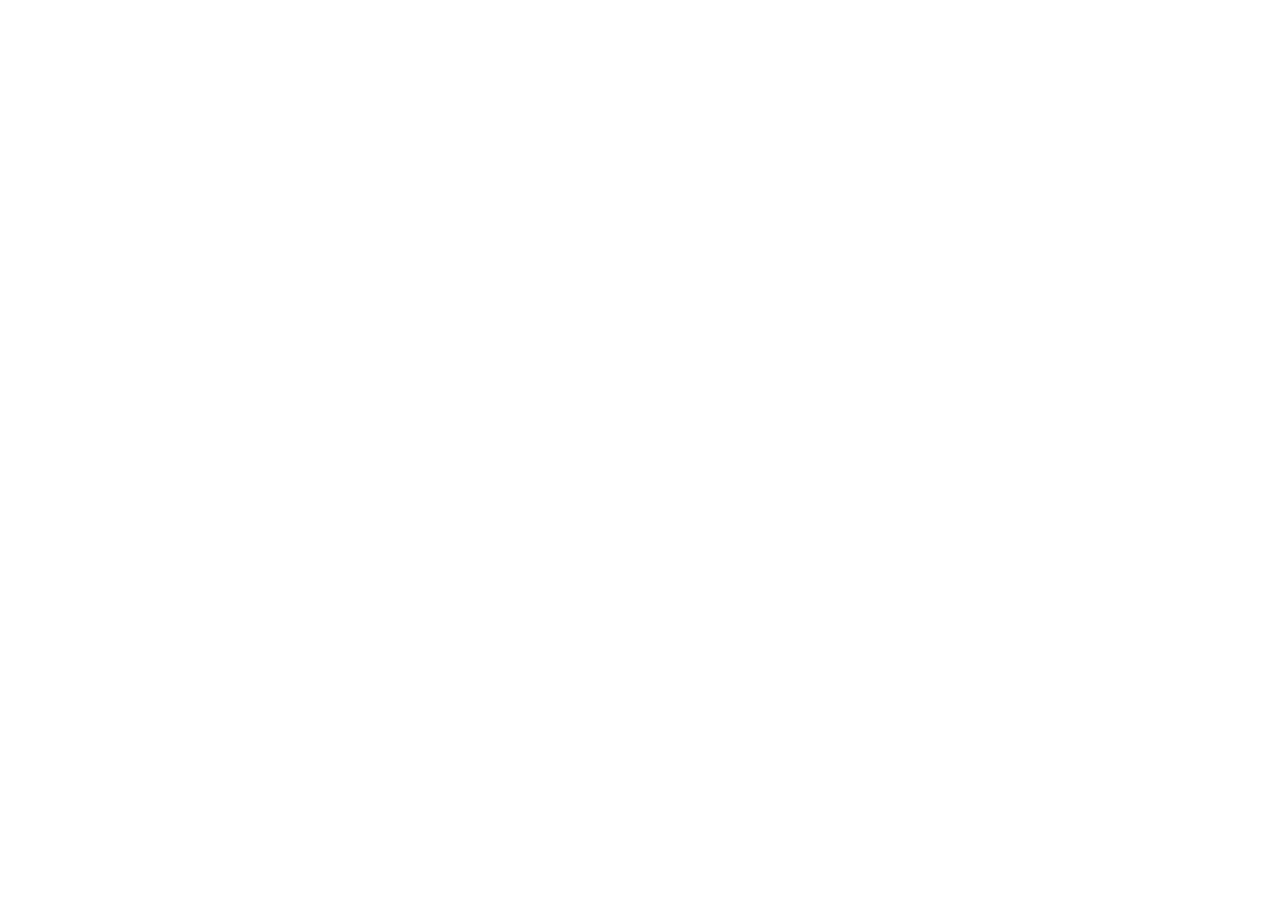
==== about.html @ 330246a6 "Init : création du dépot, arborescence des fichiers et structure HTML de base" ====
<!DOCTYPE html>
<html lang="fr">
<head>
    <meta charset="UTF-8">
    <meta name="viewport" content="width=device-width, initial-scale=1.0">
    <title>AfriTalent — about</title>
    <!-- Bootstrap 5 via CDN : feuille de style -->
    <link href="https://cdn.jsdelivr.net/npm/bootstrap@5.3.0/dist/css/bootstrap.min.css" rel="stylesheet">
    <!-- Votre feuille de style personnelle -->
    <link rel="stylesheet" href="css/style.css">
</head>
<body>
    <!-- Le contenu de la page sera ajoute ici -->
    <!-- Bootstrap 5 via CDN : script JavaScript -->
    <script src="https://cdn.jsdelivr.net/npm/bootstrap@5.3.0/dist/js/bootstrap.bundle.min.js"></script>
    <!-- Votre script JavaScript -->
    <script src="js/main.js"></script>
</body>
</html>
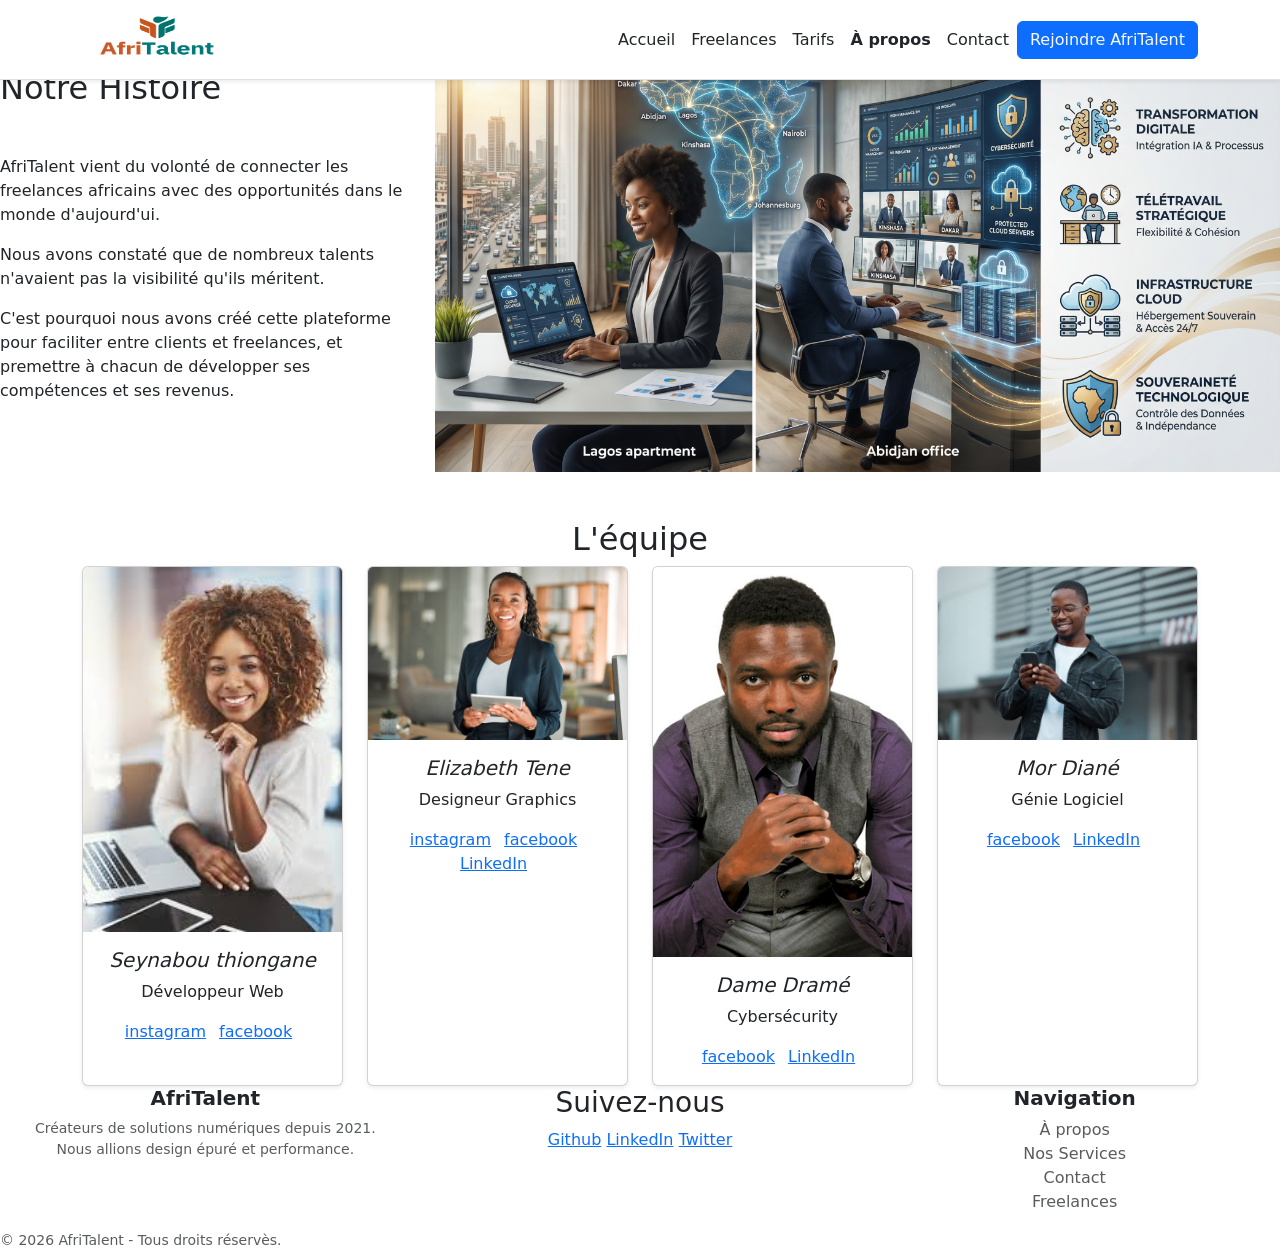
==== commit 19aa09a0: "HTML : structure complète des 5 pages avec sections et contenu texte" ====
--- a/about.html
+++ b/about.html
@@ -12,6 +12,129 @@
 <body>
     <!-- Le contenu de la page sera ajoute ici -->
     <!-- Bootstrap 5 via CDN : script JavaScript -->
+      <nav class="navbar navbar-expand navbar-light bg-white border-bottom shadow-sm fixed-top">
+        <div class="container">
+            <a class="navbar-brand" href="index.html"><img src="images/logo.png" alt="logo-AfriTalent" height="50" width="150" class="d-inline-block align-text-top" ></a>
+            <div class="collapse navbar-collapse" id="navMenu">
+                <ul class="navbar-nav ms-auto">
+                    <li class="nav-item"><a class="nav-link text-dark" href="index.html">Accueil</a></li>
+                    <li class="nav-item"><a class="nav-link text-dark" href="freelances.html">Freelances</a></li>
+                    <li class="nav-item"><a class="nav-link text-dark" href="tarifs.html">Tarifs</a></li>
+                    <li class="nav-item"><a class="nav-link active text-dark fw-semibold" href="about.html">À propos</a></li>
+                    <li class="nav-item"><a class="nav-link text-dark" href="contact.html">Contact</a></li>
+                </ul>
+            </div>
+            <button class="navbar-toggler" type="button"
+                data-bs-toggle="collapse"
+                data-bs-target="#navMenu"
+                aria-controls="navMenu"
+                aria-expanded="false"
+                aria-label="Toggle navigation">
+                <span class="navbar-toggler-icon"></span>
+            </button>
+            <a class="btn btn-primary text-light btn-center" href="contact.html" role="button">Rejoindre AfriTalent</a>
+        </div>
+    </nav>
+    <section>
+        <div class="row align-items-center">
+            <div class="col-md-4 text-start mr-3">
+                    <h2 class="card-title mb-5">Notre Histoire</h2>
+                    <p class="card-text">AfriTalent vient du volonté de connecter les freelances africains avec des opportunités dans le monde d'aujourd'ui.</p>
+                    <p class="card-text">Nous avons constaté que de nombreux talents n'avaient pas la visibilité qu'ils méritent.</p>
+                    <p class="card-text">C'est pourquoi nous avons créé cette plateforme pour faciliter entre clients et freelances, et premettre à chacun de développer ses compétences et ses revenus.</p>
+            </div>
+            <div class="col-md-8">
+                    <img class="img-fluid rounted" src="images/about.png" alt="Notre histoire">
+            </div>
+        </div>
+    </section>
+    <section>
+        <div class="container mt-5">
+        <h2 class="text-center">L'équipe</h2>
+        <div class="row g-4 align-items-stretch">
+            <div class="col-md-3">
+                <div class="card text-center shadow-sm h-100">
+                    <img src="images/image1.jfif" class="card-img-top" alt="profil.1">
+                    <div class="card-body">
+                        <h5 class="card-title"><i>Seynabou thiongane</i></h5>
+                        <p class="card-text">Développeur Web</p>
+                        <a href="#" class="me-2">instagram</a>
+                        <a href="#" class="me-2">facebook</a>
+                    </div>
+                </div>
+            </div>
+            <div class="col-md-3">
+                <div class="card text-center shadow-sm h-100">
+                    <img src="images/img2.jpg" class="card-img-top" alt="profil.2">
+                    <div class="card-body">
+                        <h5 class="card-title"><i>Elizabeth Tene</i></h5>
+                        <p class="card-text">Designeur Graphics</p>
+                        <a href="#" class="me-2">instagram</a>
+                        <a href="#" class="me-2">facebook</a>
+                        <a href="#" class="me-2">LinkedIn</a>
+                    </div>
+                </div>
+            </div>
+            <div class="col-md-3">
+                <div class="card text-center shadow-sm h-100">
+                    <img src="images/image3.jpg" class="card-img-top" alt="profil.3">
+                    <div class="card-body">
+                        <h5 class="card-title"><i>Dame Dramé</i></h5>
+                        <p class="card-text">Cybersécurity</p>
+                        <a href="#" class="me-2">facebook</a>
+                        <a href="#" class="me-2">LinkedIn</a>
+                    </div>
+                </div>
+            </div>
+            <div class="col-md-3">
+                <div class="card text-center shadow-sm h-100">
+                    <img src="images/img4.jpg" class="card-img-top" alt="profil.4">
+                    <div class="card-body">
+                        <h5 class="card-title"><i>Mor Diané</i></h5>
+                        <p class="card-text">Génie Logiciel</p>
+                        <a href="#" class="me-2">facebook</a>
+                        <a href="#" class="me-2">LinkedIn</a>
+                    </div>
+                </div>
+            </div>
+        </div>
+    </section>
+     <footer classe="bg-light text-dark py-5 border-top site-footer">
+        <div class="footer-container">
+            <div class="row">
+                <div class="col-md-4 mb-4 mb-md-0 text-md-center">
+                    <h5 class="fw-bold">AfriTalent</h5>
+                    <p class="text-muted small">
+                        Créateurs de solutions numériques depuis 2021. <br> Nous allions design épuré et performance.</p><br>
+                </div>
+                <div class="col-md-4 mb-4 mb-md-0 text-md-center">
+                    <h3>Suivez-nous</h3>
+                    <div class="soial-link">
+                        <a href="#"><i class="fab fa-github"></i>Github</a>
+                        <a href="#"><i class="fab fa-linkedin"></i>LinkedIn</a>
+                        <a href="#"><i class="fab fa-twitter"></i>Twitter</a>
+                    </div>
+                </div>
+                <div class="col-md-4 mb-4 mb-md-0 text-md-center footer-column">
+                    <h5 class="fw-bold">Navigation</h5>
+                    <ul class="list-unstyled">
+                        <li><a href="#" class="text-decoration-none text-muted">À propos</a></li>
+                        <li><a href="#" class="text-decoration-none text-muted">Nos Services</a></li>
+                        <li><a href="#" class="text-decoration-none text-muted">Contact</a></li>
+                        <li><a href="#" class="text-decoration-none text-muted">Freelances</a></li>
+                    </ul>
+                </div>
+            </div>
+        </div>
+        <div class="footer-bottom">
+            <p class="text-muted small mb-0">&copy; 2026 AfriTalent - Tous droits réservès.</p>
+        </div>
+    </footer>
+    <script src="https://cdn.jsdelivr.net/npm/bootstrap@5.3.0/dist/js/bootstrap.bundle.min.js"></script>
+    <!-- Votre script JavaScript -->
+    <script src="js/main.js"></script>
+ </body>
+ </html>
     <script src="https://cdn.jsdelivr.net/npm/bootstrap@5.3.0/dist/js/bootstrap.bundle.min.js"></script>
     <!-- Votre script JavaScript -->
     <script src="js/main.js"></script>
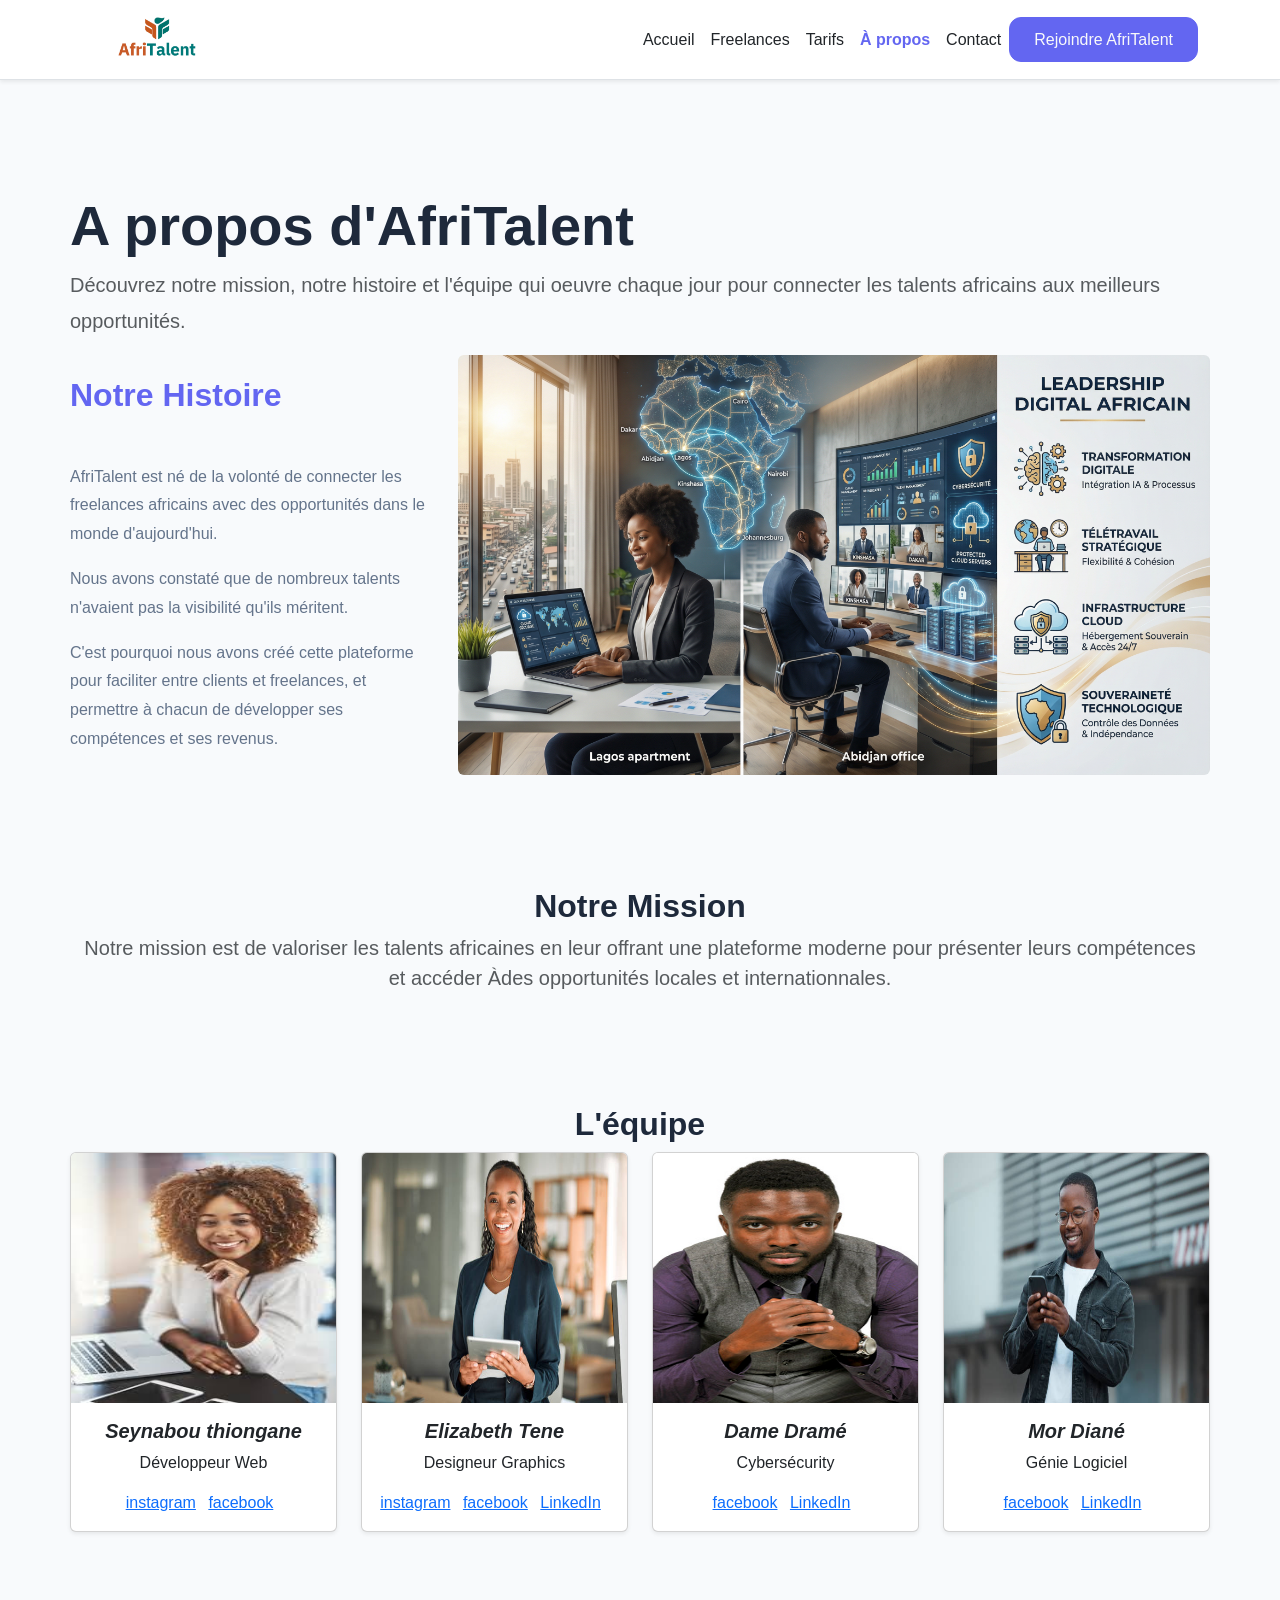
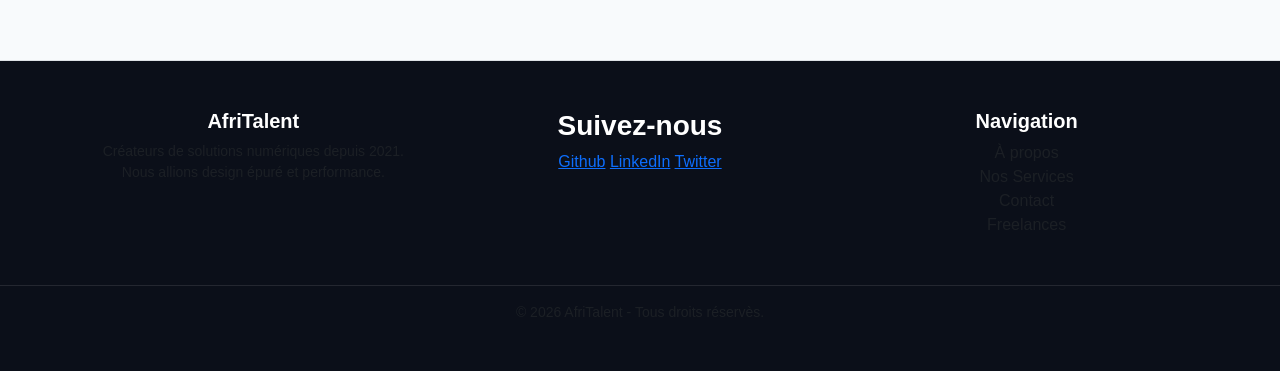
==== commit e27ffa2c: "CSS : variables, typographie, layout général et styles de base" ====
--- a/about.html
+++ b/about.html
@@ -6,6 +6,7 @@
     <title>AfriTalent — about</title>
     <!-- Bootstrap 5 via CDN : feuille de style -->
     <link href="https://cdn.jsdelivr.net/npm/bootstrap@5.3.0/dist/css/bootstrap.min.css" rel="stylesheet">
+    <link rel="stylesheet"href="https://cdn.jsdelivr.net/npm/bootstrap-icons@1.13.1/font/bootstrap-icons.min.css">
     <!-- Votre feuille de style personnelle -->
     <link rel="stylesheet" href="css/style.css">
 </head>
@@ -35,21 +36,32 @@
             <a class="btn btn-primary text-light btn-center" href="contact.html" role="button">Rejoindre AfriTalent</a>
         </div>
     </nav>
-    <section>
+    <section class="about-section container my-5">
+        <h1 class="display-4 fw-bold"> A propos d'AfriTalent</h1>
+        <p class="lead text-muted">
+            Découvrez notre mission, notre histoire et l'équipe qui oeuvre chaque jour pour connecter les talents
+            africains aux meilleurs opportunités.
+        </p>
         <div class="row align-items-center">
             <div class="col-md-4 text-start mr-3">
                     <h2 class="card-title mb-5">Notre Histoire</h2>
-                    <p class="card-text">AfriTalent vient du volonté de connecter les freelances africains avec des opportunités dans le monde d'aujourd'ui.</p>
+                    <p class="card-text">AfriTalent est né de la volonté de connecter les freelances africains avec des opportunités dans le monde d'aujourd'hui.</p>
                     <p class="card-text">Nous avons constaté que de nombreux talents n'avaient pas la visibilité qu'ils méritent.</p>
-                    <p class="card-text">C'est pourquoi nous avons créé cette plateforme pour faciliter entre clients et freelances, et premettre à chacun de développer ses compétences et ses revenus.</p>
+                    <p class="card-text">C'est pourquoi nous avons créé cette plateforme pour faciliter entre clients et freelances, et permettre à chacun de développer ses compétences et ses revenus.</p>
             </div>
             <div class="col-md-8">
-                    <img class="img-fluid rounted" src="images/about.png" alt="Notre histoire">
+                    <img class="img-fluid rounded" src="images/about.png" alt="Notre histoire">
             </div>
         </div>
     </section>
-    <section>
-        <div class="container mt-5">
+    <section class="container my-5 text-center">
+        <h2>Notre Mission</h2>
+        <p class="lead text-muted">
+            Notre mission est de valoriser les talents africaines en leur offrant
+            une plateforme moderne pour présenter leurs compétences et accéder Àdes opportunités locales et internationnales.
+        </p>
+    </section>
+    <section class="team-section container my-5">
         <h2 class="text-center">L'équipe</h2>
         <div class="row g-4 align-items-stretch">
             <div class="col-md-3">
@@ -99,7 +111,7 @@
             </div>
         </div>
     </section>
-     <footer classe="bg-light text-dark py-5 border-top site-footer">
+    <footer class="bg-light text-dark py-5 border-top site-footer">
         <div class="footer-container">
             <div class="row">
                 <div class="col-md-4 mb-4 mb-md-0 text-md-center">
@@ -133,10 +145,5 @@
     <script src="https://cdn.jsdelivr.net/npm/bootstrap@5.3.0/dist/js/bootstrap.bundle.min.js"></script>
     <!-- Votre script JavaScript -->
     <script src="js/main.js"></script>
- </body>
- </html>
-    <script src="https://cdn.jsdelivr.net/npm/bootstrap@5.3.0/dist/js/bootstrap.bundle.min.js"></script>
-    <!-- Votre script JavaScript -->
-    <script src="js/main.js"></script>
 </body>
 </html>
--- a/css/style.css
+++ b/css/style.css
@@ -0,0 +1,327 @@
+@import url('https://fonts.googleapis.com/css2?family=Arimo&display=swap');
+@import url('https://fonts.googleapis.com/css2?family=Lora&display=swap');
+:root{
+    /*palette de couleurs*/
+    --primary-color: #6366f1;
+    --accent-yellow: #facc15;
+    --bg-light: #f8fafc;
+    --white: #ffffff;
+    --text-main: #1e293b;
+    --text-muted: #64748b;
+    --bg-card: #ffffff;
+    /*typographies*/
+    --font-title: 'Syne', sans-serif;
+    --font-body: 'Inter', sans-serif;
+    /*espacement standarisés*/
+    --space-xs: 0.5rem;
+    --space-sm: 1rem;
+    --space-md: 2rem;
+    --space-lg:4rem;
+    /*arrondis et ombres*/
+    --radius-md: 12px;
+    --radius-lg: 20px;
+    --shadow-subtle: 0 10px 30px rgba(15, 23, 42, 0.04);
+    --transition-smooth: all 0.3s ease;
+
+}
+*{
+    box-sizing: border-box;
+    margin: 0;
+    padding: 0;
+}
+html{
+    scroll-behavior: smooth;
+}
+body{
+    font-family: var(--font-body);
+    background-color: var(--bg-light);
+    color: var(--text-main);
+    padding-top: 80px; /*evite que la navbar cache le haut*/
+    overflow-x: hidden;
+}
+h1, h2, h3, h4, h5, h6, .navbar-brand {
+    font-family: var(--font-title);
+    font-weight: 700;
+}
+a{
+    transition: var(--transition-smooth);
+}
+/*bouton bootstrap par defaut */
+.btn-primary{
+    background-color: var(--primary-color)!important;
+    border-color: var(--primary-color)!important;
+    font-family: var(--font-body);
+    font-weight: 500;
+    padding: 0.6rem 1.5rem;
+    border-radius: var(--radius-md)!important;
+    transition: var(--transition-smooth)!important;
+}
+.btn-primary:hover{
+    background-color: #4f46e5!important;
+    border-color: #4f46e5!important;
+    transform: translateY(-2px);
+}
+.btn-outline-primary{
+    color: var(--primary-color)!important;
+    border-color: var(--primary-color)!important;
+    font-family: var(--font-body);
+    font-weight: 500;
+    padding: 0.6rem 1.5rem;
+    border-radius: var(--radius-md)!important;
+    transition: var(--transition-smooth)!important;
+}
+.btn-outline-primary:hover{
+    background-color: var(--primary-color)!important;
+    color: white !important;
+    transform: translateY(-2px);
+}
+.navbar{
+    height: 80px;
+    transition: var(--transition-smooth);
+    background-color: var(--white);
+    padding: 0.75rem 0;
+}
+.navbar-brand img{
+    object-fit: contain;
+}
+.navbar-link{
+    font-family: var(--font-body);
+    font-weight: 500 !important;
+    color: var(--text-muted) !important;
+    margin: 0 var(--space-sm);
+    position: relative;
+    transition: var(--transition-smooth);
+}
+.nav-link:hover, .nav-link.active{
+    color: var(--primary-color) !important;
+}
+/*Pied de page*/
+.site-footer{
+    background-color: #0b0f19 !important;
+    color: #94a3b8 !important;
+    margin-top: var(--space-lg);
+    border-top: 1px solid #1e293b;
+    padding: var(--space-lg) 0 var(--space-sm) 0;
+}
+.site-footer h3, .site-footer h5 {
+    color: var(--white) !important;
+}
+.footer-container{
+    max-width: 1200px;
+    margin: 0 auto;
+    padding: 0 var(--space-md);
+}
+.social-link a{
+    display: inline-flex;
+    align-items: center;
+    gap: 0.5rem;
+    margin: 0 var(--space-sm);
+    color: #94a3b8;
+    text-decoration: none;
+    font-size: 0.95rem;
+}
+.social-link a:hover{
+    color: var(--accent-yellow) !important;
+}
+.footer-bottom{
+    text-align: center;
+    padding-top: var(--space-sm);
+    margin-top: var(--space-md);
+    border-top: 1px solid rgba(255, 255, 255, 0.1);
+}
+/* 1. Page Accueil*/
+/* Section HERO*/
+#hero{
+    min-height: 80vh;
+    display: flex;
+    align-items: center;
+    background-color: #f8fafc !important;
+    padding: var(--space-lg) 0;
+}
+#hero h1{
+    font-size: 3.5rem;
+    line-height: 1.2;
+    margin-bottom: var(--space-sm);
+    color: var(--text-main);
+}
+#hero p{
+    font-size: 1.25rem;
+    color: var(--text-muted);
+    margin-bottom: var(--space-md);
+    max-width: 600px;
+}
+#hero .btn{
+    margin-right: var(--space-sm);
+    margin-bottom: var(--space-sm);
+    gap: var(--space-sm);
+    flex-wrap: wrap;
+}
+.hero-image-container{
+    display: flex;
+    justify-content: center;
+    align-items: center;
+}
+.hero-banner-image{
+    display: block;
+    width: 100%;
+    height: 450px;
+    background-image: linear-gradient(rgba(250, 204, 21, 0.4), rgba(250, 204, 21, 0.4)), url(../images/plan.png);
+    background-position: center;
+    background-repeat: no-repeat;
+    background-size: cover;
+    border-radius: var(--radius-lg) ;
+    box-shadow: 0 20px 40px rgba(250, 204, 21, 0.15);
+    transition: var(--transition-smooth);
+}
+
+#Services h2, #statistiques h2, #temoignages h2{
+    text-align: center;
+    margin-bottom: var(--space-lg);
+    font-size: 2.25rem;
+    position: relative;
+}
+#Services .card-body{
+    background-color: #afb0eb;
+    padding: var(--space-md);
+    border-radius: var(--radius-lg);
+    box-shadow: var(--shadow-subtle);
+    border: 1px solid rgba(0, 0, 0, 0.01);
+    margin-bottom: var(--space-sm);
+}
+#Services .card-body:hover{
+    transform: translateY(-5px);
+    box-shadow: 0 20px 40px rgba(99, 102, 241, 0.08);
+}
+#Services img{
+    margin-bottom: var(--space-sm);
+    border-radius: var(--radius-md);
+}
+#Services h3{
+    font-size: 1.35rem;
+    margin-top: var(--space-sm);
+    margin-bottom: var(--space-sm);
+}
+#Services p{
+    color: var(--text-muted);
+    font-size: 1rem;
+    margin-bottom: 0;
+}
+/* Section statistique*/
+#statistiques{
+    background-color: var(--text-muted);
+    color: white;
+}
+#statistiques h2{
+    color: white;
+}
+#statistiques .col-md-4 p{
+    font-family: var(--font-title);
+    font-size: 2rem;
+    font-weight: 700;
+    color: var(--primary-color);
+    margin-bottom: 0;
+}
+/*Temoignages*/
+#temoignages .blockquote{
+    background-color: var(--bg-card);
+    padding: var(--space-md);
+    border-radius: var(--radius-lg);
+    box-shadow: var(--shadow-subtle);
+    border-left: 4px solid var(--primary-color);
+    text-align: left;
+    height: 100%;
+}
+#temoignages .blockquote p{
+    font-size: 1rem;
+    font-style: italic;
+    color: var(--text-main);
+    line-height: 1.6;
+}
+#temoignages .blockquote-footer{
+    display: flex;
+    align-items: center;
+    gap: var(--space-sm);
+    margin-top: var(--space-sm);
+    font-size: 0.85rem;
+}
+#temoignages .blockquote-footer img{
+    border-radius: 50px;
+    object-fit: cover;
+    width: 50px;
+    height: 50px;
+    border: 2px solid var(--primary-color);
+}
+#temoignages .bi-star-fill{
+    color: #f59e0b;
+    font-size: 0.9rem;
+    display: block;
+    margin-top: var(--space-xs);
+}
+/*Page Freelances*/
+.freelances h1 {
+    color: var(--text-main);
+    margin-top: 1rem;
+}
+.freelances p{
+    max-width: 700px;
+    margin: 0 auto;
+    color: var(--text-muted);
+}
+ .freelances .card {
+    border-radius: var(--radius-md);
+    border: 1px solid #e2e8f0;
+    transition: var(--transition-smooth);
+    margin-top: 50px;
+}
+.card:hover {
+    transform: translateY(-5px);
+}
+.freelances .card-img-top {
+    height: 350px;
+    object-fit: cover;
+}
+/* Tarifs*/
+.accordion-button:not(.collapsed) {
+    background-color: #f0f1ff;
+    color: var(--primary-color);
+}
+.accordion-button:focus {
+    border-color: var(--primary-color);
+    box-shadow: 0 0 0 0.25rem rgba(99, 102, 241, 0.25);
+}
+/*Page About*/
+.about-section {
+    padding: 4rem 0;
+}
+.about-section h2 {
+    color: var(--primary-color);
+    margin-bottom: 1.5rem;
+}
+.about-section p {
+    color: var(--text-muted);
+    line-height: 1.8;
+}.team-section {
+    padding: 4rem 0;
+}
+.team-section .card {
+    height: 100%;
+    text-align: center;
+}
+.team-section .card-img-top {
+    height: 250px;
+    object-fit: cover²;
+}
+/* Page contact*/
+.contact-section {
+    padding: 4rem 0;
+}
+.contact-form, .contact-info {
+    background: white;
+    padding: 2rem;
+    border-radius: var(--radius-lg);
+    box-shadow: var(--shadow-subtle);
+}
+.contact-iframe {
+    width: 100%;
+    border-radius: var(--radius-lg);
+}
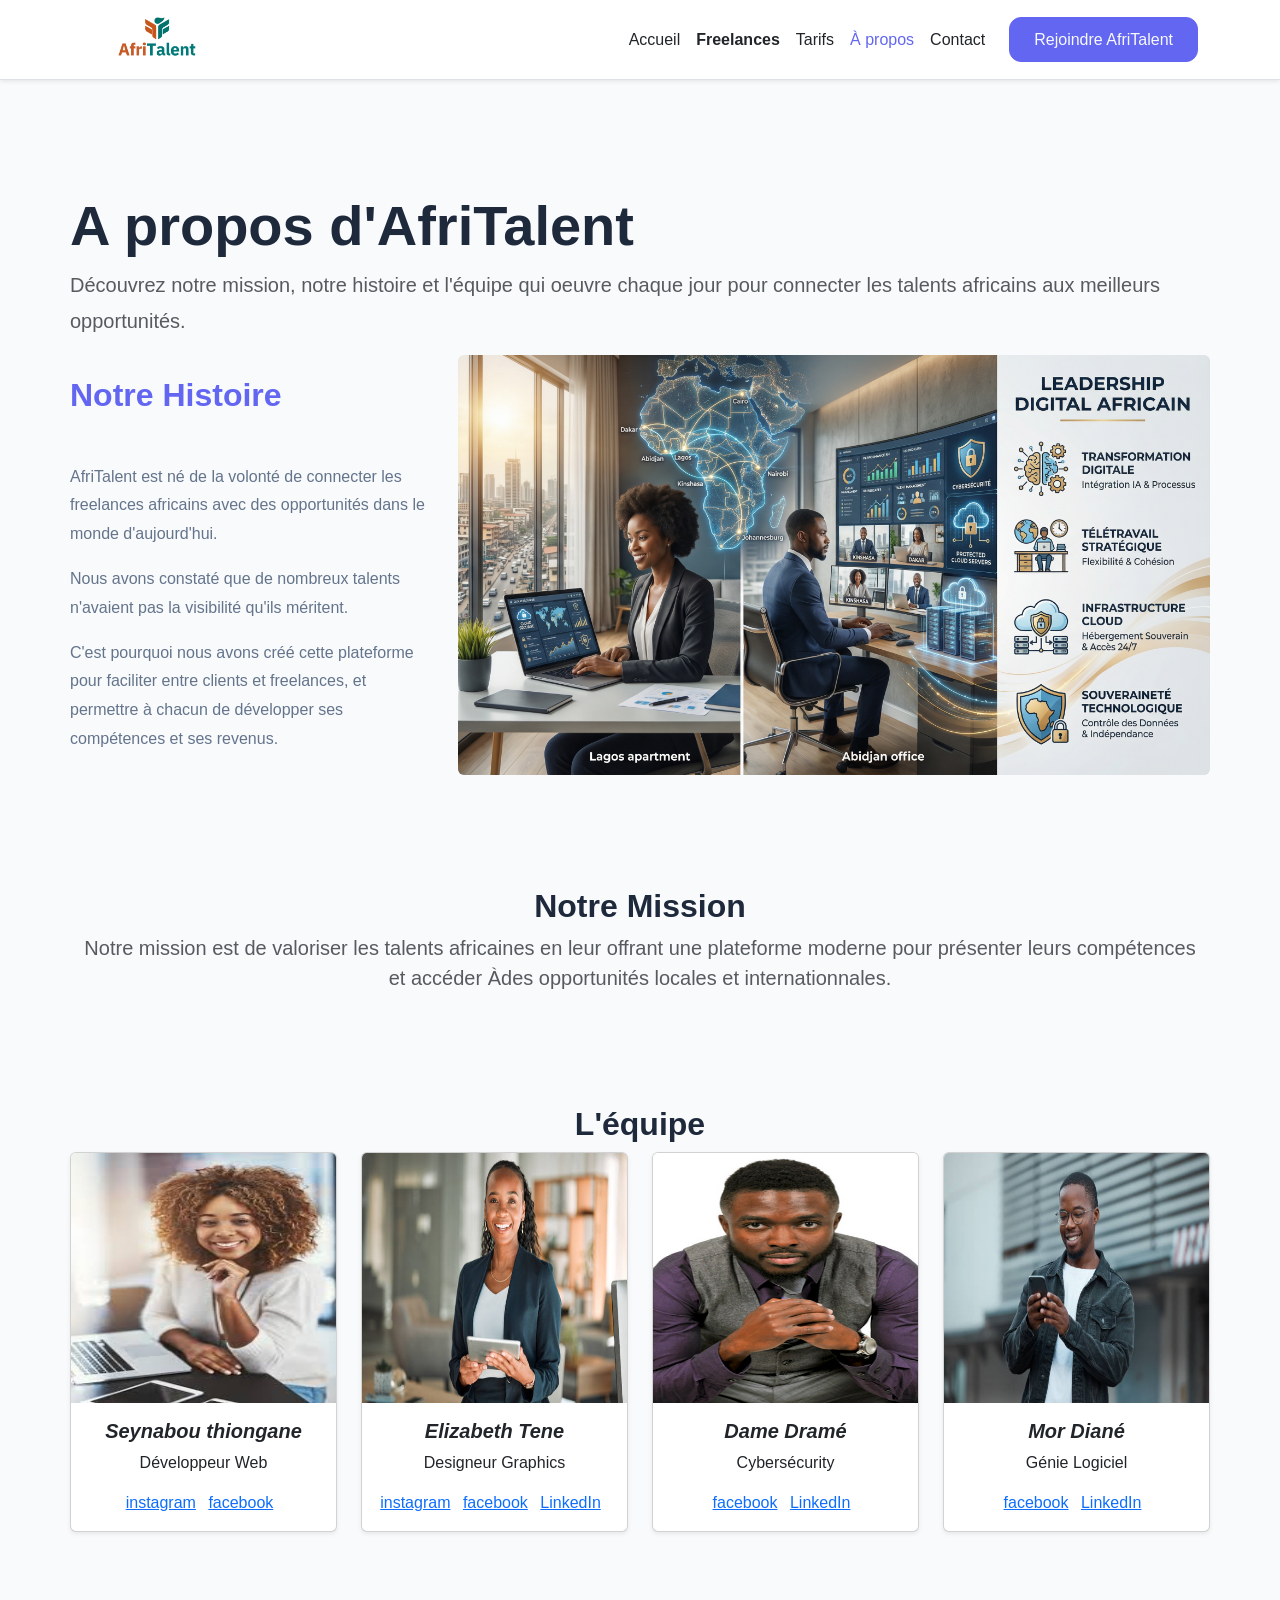
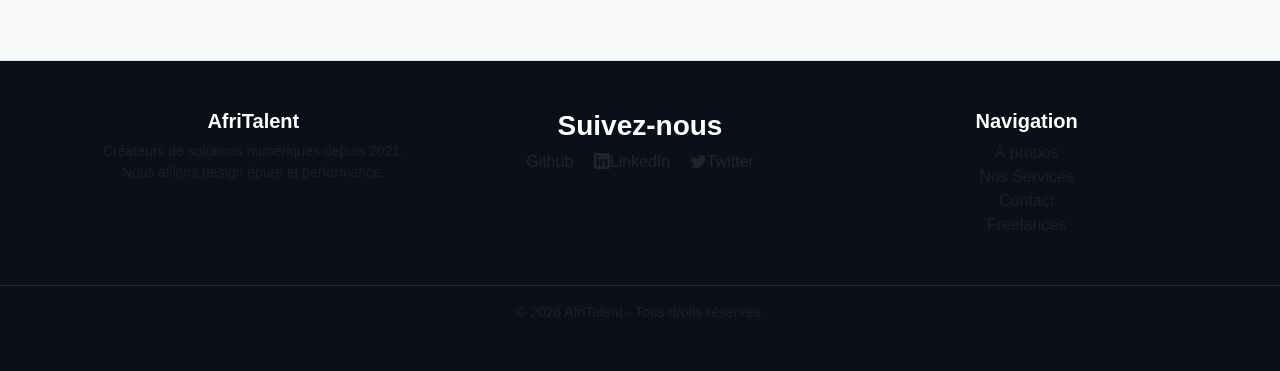
==== commit 515e27d5: "CSS : responsive design mobile et tablette, media queries" ====
--- a/about.html
+++ b/about.html
@@ -13,18 +13,9 @@
 <body>
     <!-- Le contenu de la page sera ajoute ici -->
     <!-- Bootstrap 5 via CDN : script JavaScript -->
-      <nav class="navbar navbar-expand navbar-light bg-white border-bottom shadow-sm fixed-top">
+        <nav class="navbar navbar-expand-lg navbar-light bg-white border-bottom shadow-sm fixed-top" id="mainNavbar">
         <div class="container">
             <a class="navbar-brand" href="index.html"><img src="images/logo.png" alt="logo-AfriTalent" height="50" width="150" class="d-inline-block align-text-top" ></a>
-            <div class="collapse navbar-collapse" id="navMenu">
-                <ul class="navbar-nav ms-auto">
-                    <li class="nav-item"><a class="nav-link text-dark" href="index.html">Accueil</a></li>
-                    <li class="nav-item"><a class="nav-link text-dark" href="freelances.html">Freelances</a></li>
-                    <li class="nav-item"><a class="nav-link text-dark" href="tarifs.html">Tarifs</a></li>
-                    <li class="nav-item"><a class="nav-link active text-dark fw-semibold" href="about.html">À propos</a></li>
-                    <li class="nav-item"><a class="nav-link text-dark" href="contact.html">Contact</a></li>
-                </ul>
-            </div>
             <button class="navbar-toggler" type="button"
                 data-bs-toggle="collapse"
                 data-bs-target="#navMenu"
@@ -33,9 +24,21 @@
                 aria-label="Toggle navigation">
                 <span class="navbar-toggler-icon"></span>
             </button>
-            <a class="btn btn-primary text-light btn-center" href="contact.html" role="button">Rejoindre AfriTalent</a>
+            <div class="collapse navbar-collapse" id="navMenu">
+                <ul class="navbar-nav ms-auto mb-2 mb-lg-0 text-center text-lg-start align-items-center">
+                    <li class="nav-item"><a class="nav-link text-dark" href="index.html">Accueil</a></li>
+                    <li class="nav-item"><a class="nav-link text-dark fw-semibold" href="freelances.html">Freelances</a></li>
+                    <li class="nav-item"><a class="nav-link text-dark" href="tarifs.html">Tarifs</a></li>
+                    <li class="nav-item"><a class="nav-link active text-dark" href="about.html">À propos</a></li>
+                    <li class="nav-item"><a class="nav-link text-dark" href="contact.html">Contact</a></li>
+                </ul>
+                <div class="text-center text-lg-start ps-lg-3 mt-2 mt-lg-0">
+                    <a class="btn btn-primary text-light w-100 w-lg-auto" href="contact.html" role="button">Rejoindre AfriTalent</a>
+                </div>
+            </div>
         </div>
     </nav>
+
     <section class="about-section container my-5">
         <h1 class="display-4 fw-bold"> A propos d'AfriTalent</h1>
         <p class="lead text-muted">
@@ -122,9 +125,9 @@
                 <div class="col-md-4 mb-4 mb-md-0 text-md-center">
                     <h3>Suivez-nous</h3>
                     <div class="soial-link">
-                        <a href="#"><i class="fab fa-github"></i>Github</a>
-                        <a href="#"><i class="fab fa-linkedin"></i>LinkedIn</a>
-                        <a href="#"><i class="fab fa-twitter"></i>Twitter</a>
+                        <a href="#" class="mx-2 text-decoration-none text-dark"><i class="bi bigithub"></i>Github</a>
+                        <a href="#" class="mx-2 text-decoration-none text-dark"><i class="bi bi-linkedin"></i>LinkedIn</a>
+                        <a href="#" class="mx-2 text-decoration-none text-dark"><i class="bi bi-twitter"></i>Twitter</a>
                     </div>
                 </div>
                 <div class="col-md-4 mb-4 mb-md-0 text-md-center footer-column">
--- a/css/style.css
+++ b/css/style.css
@@ -132,17 +132,25 @@
 /* 1. Page Accueil*/
 /* Section HERO*/
 #hero{
-    min-height: 80vh;
+    min-height: 85vh;
     display: flex;
     align-items: center;
     background-color: #f8fafc !important;
     padding: var(--space-lg) 0;
 }
 #hero h1{
-    font-size: 3.5rem;
-    line-height: 1.2;
+    font-size: 3.8rem;
+    font-weight: 800;
+    line-height: 1.15;
+    letter-spacing: -0.02rem;
     margin-bottom: var(--space-sm);
     color: var(--text-main);
+}
+#hero h1 span.text-gradient {
+    background: linear-gradient(135deg, var(--primary-color), #4f46e5);
+    -webkit-background-clip: text;
+    background-clip: text;
+    -webkit-text-fill-color: transparent;
 }
 #hero p{
     font-size: 1.25rem;
@@ -150,28 +158,93 @@
     margin-bottom: var(--space-md);
     max-width: 600px;
 }
+/* Effet 3D incliné sur l'image*/
+.hero-image-wrapper {
+    position: relative;
+    padding: 1rem;
+}
 #hero .btn{
     margin-right: var(--space-sm);
     margin-bottom: var(--space-sm);
     gap: var(--space-sm);
     flex-wrap: wrap;
 }
-.hero-image-container{
-    display: flex;
-    justify-content: center;
-    align-items: center;
-}
 .hero-banner-image{
     display: block;
     width: 100%;
     height: 450px;
-    background-image: linear-gradient(rgba(250, 204, 21, 0.4), rgba(250, 204, 21, 0.4)), url(../images/plan.png);
+    background-image: linear-gradient(rgba(15, 23, 42, 0.1), rgba(15, 23, 42, 0.2)), url(../images/plan.png);
+    background-repeat: no-repeat;
     background-position: center;
-    background-repeat: no-repeat;
     background-size: cover;
     border-radius: var(--radius-lg) ;
-    box-shadow: 0 20px 40px rgba(250, 204, 21, 0.15);
+    box-shadow: 0 30px 60px rgba(15, 23, 42, 0.15);
+    transform: perspective(1000px) rotateY(-7px) rotateX(4px);
     transition: var(--transition-smooth);
+}
+/* L'image se remet droit en douceur quand on passe dessus*/
+.hero-banner-image:hover {
+    transform: perspective(1000px) rotateY(0deg) rotateX(0deg) scale(1.02);
+}
+/* grille css*/
+.bento-grid {
+    display: grid;
+    grid-template-columns: repeat(3, 1fr); /* créer 3 colonnes de largeur égale*/
+    grid-auto-rows: 240px; /* fixe la hauteur de base d'une ligne à 240px*/
+    gap: 1.5rem; /*Espace entre les cases*/
+}
+.bento-item {
+    background-color: var(--white);
+    border: 1px solid #e2e8f0;
+    border-radius: var(--radius-lg);
+    padding: 2rem;
+    display: flex;
+    flex-direction: column;
+    justify-content: flex-end;
+    box-shadow: var(--shadow-subtle);
+    transition: var(--transition-smooth);
+    position: relative;
+    overflow: hidden;
+}
+/* placement des grandes cases*/
+.bento-large {
+    grid-column: span 2; 
+    background: linear-gradient(135deg, var(--primary-color) 0%, #4f46e5 1000%);
+    color: var(--white);
+}
+.bento-large h3 {
+    color: var(--white) !important;
+    font-size: 1.8rem;
+}
+.bento-tall {
+    grid-row: span 2;
+    background-color: #f5f3ff;
+    justify-content: space-between;
+}
+.bento-badge {
+    align-self: flex-start;
+    background-color: rgba(99, 102, 241, 0.1);
+    color: var(--primary-color);
+    padding: 0.4rem 0.8rem;
+    border-radius: 50px;
+    font-size: 0.85rem;
+    font-weight: 600;
+    margin-bottom: 1rem;
+}
+.bento-large .bento-badge {
+    background-color: rgba(255, 255, 255, 0.2);
+    color: var(--white);
+}
+.bento-icon {
+    font-size: 3.5rem;
+    color: var(--primary-color);
+    opacity: 0.7;
+    align-self: flex-end;
+}
+.bento-item:hover {
+    transform: translateY(-8px);
+    box-shadow: 0 20px 40px rgba(15, 23, 42, 0.08);
+    border-color: rgba(99, 102, 241, 0.2);
 }
 
 #Services h2, #statistiques h2, #temoignages h2{
@@ -180,17 +253,30 @@
     font-size: 2.25rem;
     position: relative;
 }
-#Services .card-body{
-    background-color: #afb0eb;
-    padding: var(--space-md);
+#Services .conteneur-expertise {
+    background-color: #f8f9fa;
+    display: flex !important;
+    justify-content: center !important;
+    gap: 30px !important;
+    flex-wrap: wrap !important;
+    padding: 20px !important;
+}
+#Services .mon-expert-card{
+    flex: 1 !important;
+    min-width: 280px !important;
+    max-width: 340px !important;
+    background-color: #e3edf7;
+    padding: 25px;
     border-radius: var(--radius-lg);
     box-shadow: var(--shadow-subtle);
     border: 1px solid rgba(0, 0, 0, 0.01);
     margin-bottom: var(--space-sm);
-}
-#Services .card-body:hover{
+    height: 100%;
+    transition: transform 0.3s ease, box-shadow 0.3s ease;
+}
+#Services .mon-expert-card:hover{
     transform: translateY(-5px);
-    box-shadow: 0 20px 40px rgba(99, 102, 241, 0.08);
+    box-shadow: 0 20px 40px rgba(99, 102, 241, 0.08) !important;
 }
 #Services img{
     margin-bottom: var(--space-sm);
@@ -215,6 +301,14 @@
     color: white;
 }
 #statistiques .col-md-4 p{
+    display: flex !important;
+    justify-content: space-around;
+    align-items: center;
+    padding: 30px 20px !important;
+    border: 1px solid white;
+    background-color: var(--white);
+    border-radius: 50px;
+    text-align: center;
     font-family: var(--font-title);
     font-size: 2rem;
     font-weight: 700;
@@ -324,4 +418,89 @@
 .contact-iframe {
     width: 100%;
     border-radius: var(--radius-lg);
+}
+
+/* Style pour mobile*/
+@media (max-width: 767.8px) {
+    body {
+        padding-top: 80px;
+    }
+    main {
+        margin-top: 20px !important;
+    }
+    .display-4 {
+        font-size: 2.2rem !important;
+    }
+    h1 {
+        font-size: 1.8rem !important;
+    }
+    #hero h1 {
+        font-size: 2.3rem !important;
+        line-height: 1.2;
+    }
+    .hero-banner-image {
+        height: 300px;
+        transform: none !important;
+    }
+    .bento-grid {
+        grid-template-columns: 1fr !important;
+        grid-auto-rows: auto !important;
+        gap: 1rem;
+    }
+    .bento-large, .bento-tall {
+        grid-column: span 1 !important;
+        grid-row: span 1 !important;
+    }
+    .py-5, .about-section, .team-section, .contact-section {
+        padding-top: 2.5rem !important;
+        padding-bottom: 2.5rem !important;
+    }
+    .site-footer .row > div {
+        text-align: center !important;
+        margin-bottom: 2rem;
+    }
+    .social-link {
+        justify-content: center;
+        display: flex;
+        gap: 15px;
+        flex-wrap: wrap;
+    }
+    .social-link a {
+        margin: 0;
+    }
+    .btn {
+        padding: 10px 20px;
+    }
+}
+/* Style pour Tablette*/
+@media (min-width: 768px) and (max-width: 991.98px) {
+    main {
+        margin-top: 40px !important;
+    }
+    .display-4 {
+        font-size: 3rem !important;
+    }
+    #hero h1 {
+        font-size: 3rem !important;
+    }
+    .bento-grid {
+        grid-template-columns: repeat(2, 1fr) !important;
+        grid-auto-rows: 220px !important;
+    }
+    .row-cols-md-3 .col{
+        flex: 0 0 50%;
+        max-width: 50%;
+    }
+    .row-cols-md-3 {
+        justify-content: center;
+    }
+}
+/* Style pour Desktop */
+@media (min-width: 1200px) {
+    main {
+        margin-top: 50px !important;
+    }
+    .container {
+        max-width: 1140px;
+    }
 }
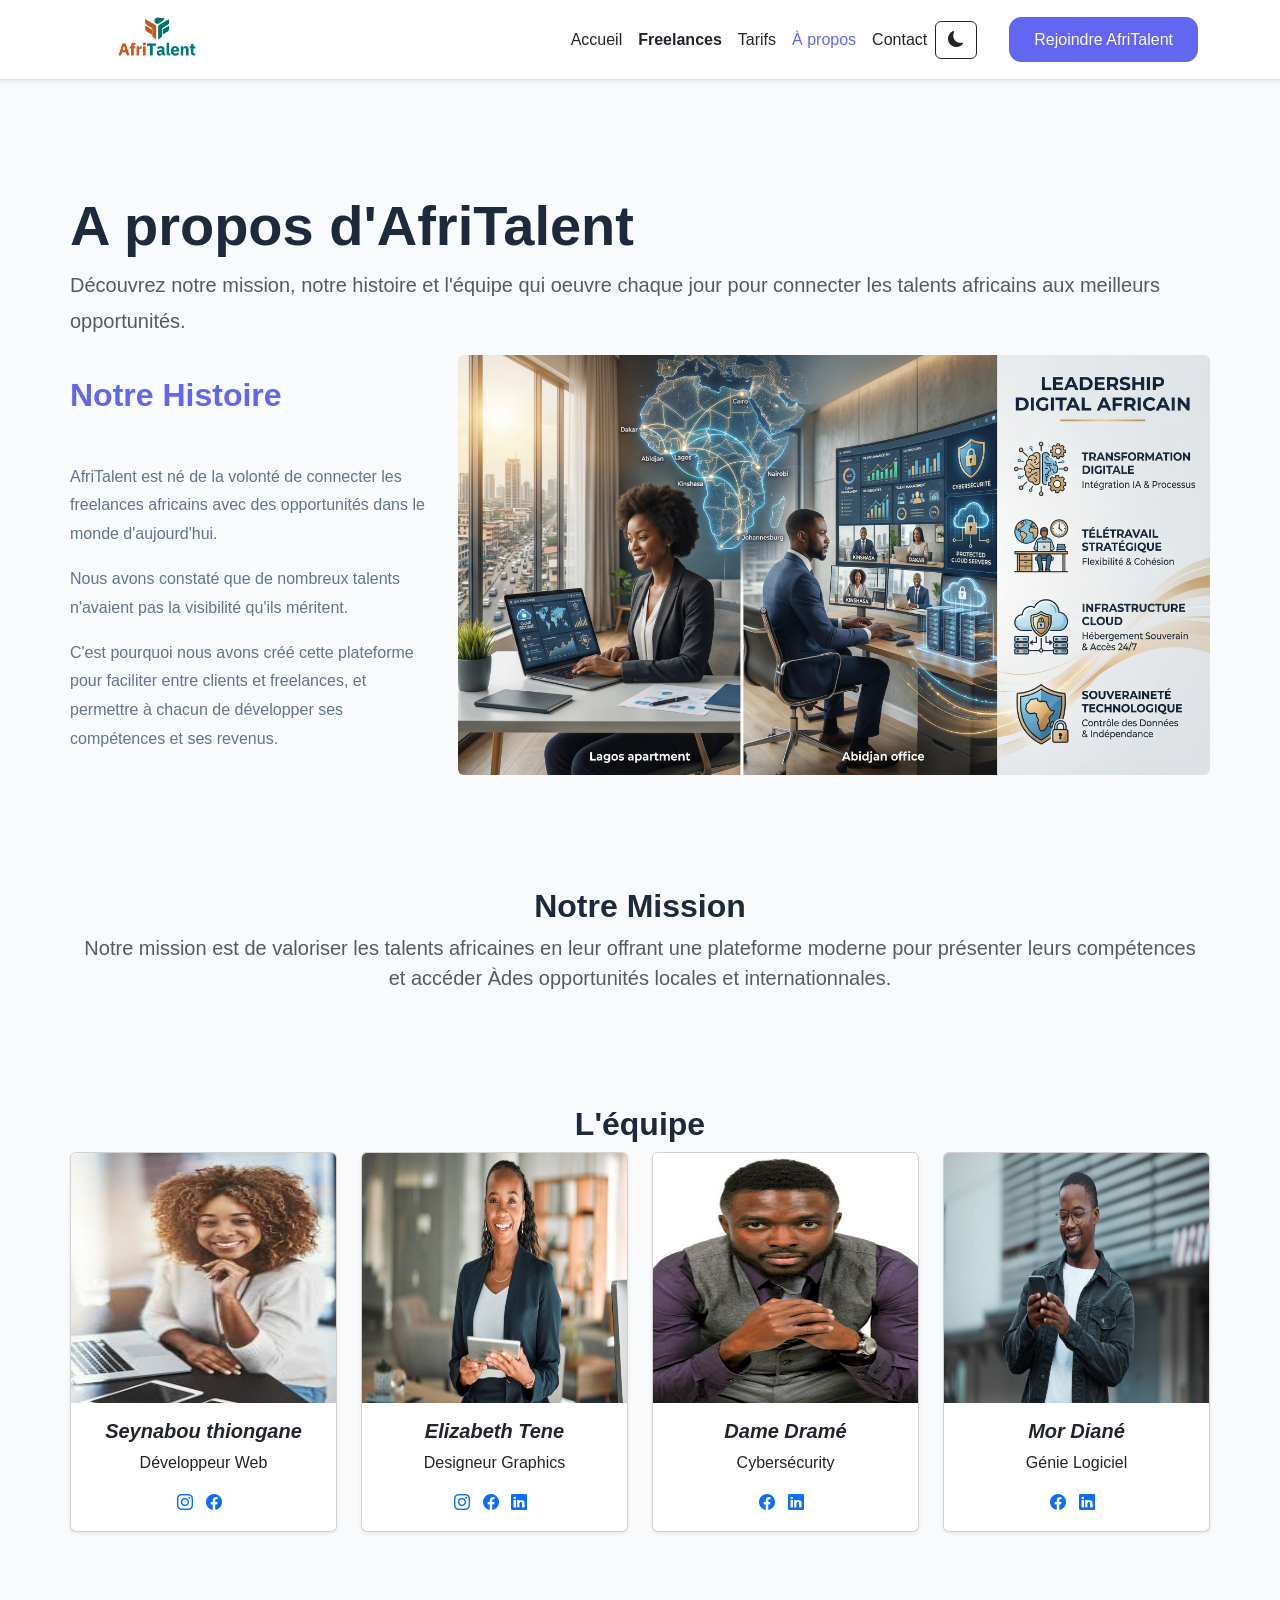
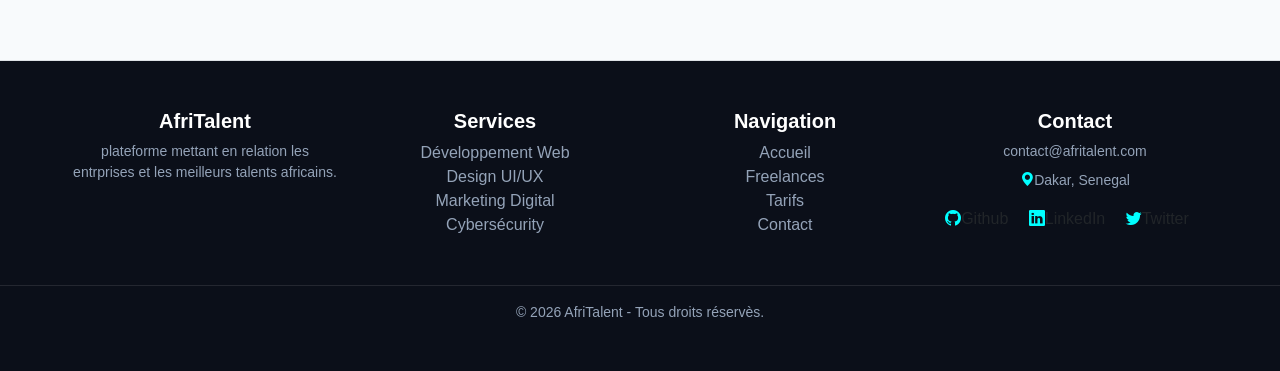
==== commit 2ffa703e: "JS : dark mode avec localStorage, navbar dynamique au scroll" ====
--- a/about.html
+++ b/about.html
@@ -14,8 +14,11 @@
     <!-- Le contenu de la page sera ajoute ici -->
     <!-- Bootstrap 5 via CDN : script JavaScript -->
         <nav class="navbar navbar-expand-lg navbar-light bg-white border-bottom shadow-sm fixed-top" id="mainNavbar">
-        <div class="container">
+        <div class="container flex-wrap">
             <a class="navbar-brand" href="index.html"><img src="images/logo.png" alt="logo-AfriTalent" height="50" width="150" class="d-inline-block align-text-top" ></a>
+            <button id="theme-toggle-mobile" class="btn btn-link text-dark p-2 d-inline-flex d-lg-none">
+                <i class="bi bi-moon-fill"></i>
+            </button>
             <button class="navbar-toggler" type="button"
                 data-bs-toggle="collapse"
                 data-bs-target="#navMenu"
@@ -32,6 +35,11 @@
                     <li class="nav-item"><a class="nav-link active text-dark" href="about.html">À propos</a></li>
                     <li class="nav-item"><a class="nav-link text-dark" href="contact.html">Contact</a></li>
                 </ul>
+                <div class="d-none d-lg-block me-3">
+                    <button id="theme-toggle-desktop" class="btn btn-outline-dark">
+                        <i class="bi bi-moon-fill"></i>
+                    </button>
+                </div>
                 <div class="text-center text-lg-start ps-lg-3 mt-2 mt-lg-0">
                     <a class="btn btn-primary text-light w-100 w-lg-auto" href="contact.html" role="button">Rejoindre AfriTalent</a>
                 </div>
@@ -57,7 +65,7 @@
             </div>
         </div>
     </section>
-    <section class="container my-5 text-center">
+    <section class="mission container my-5 text-center">
         <h2>Notre Mission</h2>
         <p class="lead text-muted">
             Notre mission est de valoriser les talents africaines en leur offrant
@@ -73,8 +81,8 @@
                     <div class="card-body">
                         <h5 class="card-title"><i>Seynabou thiongane</i></h5>
                         <p class="card-text">Développeur Web</p>
-                        <a href="#" class="me-2">instagram</a>
-                        <a href="#" class="me-2">facebook</a>
+                        <a href="#" class="me-2"><i class="bi bi-instagram"></i></a>
+                        <a href="#" class="me-2"><i class="bi bi-facebook"></i></a>
                     </div>
                 </div>
             </div>
@@ -84,9 +92,9 @@
                     <div class="card-body">
                         <h5 class="card-title"><i>Elizabeth Tene</i></h5>
                         <p class="card-text">Designeur Graphics</p>
-                        <a href="#" class="me-2">instagram</a>
-                        <a href="#" class="me-2">facebook</a>
-                        <a href="#" class="me-2">LinkedIn</a>
+                        <a href="#" class="me-2"><i class="bi bi-instagram"></i></a>
+                        <a href="#" class="me-2"><i class="bi bi-facebook"></i></a>
+                        <a href="#" class="me-2"><i class="bi bi-linkedin"></i></a>
                     </div>
                 </div>
             </div>
@@ -96,8 +104,8 @@
                     <div class="card-body">
                         <h5 class="card-title"><i>Dame Dramé</i></h5>
                         <p class="card-text">Cybersécurity</p>
-                        <a href="#" class="me-2">facebook</a>
-                        <a href="#" class="me-2">LinkedIn</a>
+                        <a href="#" class="me-2"><i class="bi bi-facebook"></i></a>
+                        <a href="#" class="me-2"><i class="bi bi-linkedin"></i></a>
                     </div>
                 </div>
             </div>
@@ -107,8 +115,8 @@
                     <div class="card-body">
                         <h5 class="card-title"><i>Mor Diané</i></h5>
                         <p class="card-text">Génie Logiciel</p>
-                        <a href="#" class="me-2">facebook</a>
-                        <a href="#" class="me-2">LinkedIn</a>
+                        <a href="#" class="me-2"><i class="bi bi-facebook"></i></a>
+                        <a href="#" class="me-2"><i class="bi bi-linkedin"></i></a>
                     </div>
                 </div>
             </div>
@@ -117,27 +125,42 @@
     <footer class="bg-light text-dark py-5 border-top site-footer">
         <div class="footer-container">
             <div class="row">
-                <div class="col-md-4 mb-4 mb-md-0 text-md-center">
+                <div class="col-md-6 col-lg-3 mb-4 mb-md-0 text-md-center">
                     <h5 class="fw-bold">AfriTalent</h5>
                     <p class="text-muted small">
-                        Créateurs de solutions numériques depuis 2021. <br> Nous allions design épuré et performance.</p><br>
+                        plateforme mettant en relation les entrprises et les meilleurs talents africains.</p><br>
                 </div>
-                <div class="col-md-4 mb-4 mb-md-0 text-md-center">
-                    <h3>Suivez-nous</h3>
-                    <div class="soial-link">
-                        <a href="#" class="mx-2 text-decoration-none text-dark"><i class="bi bigithub"></i>Github</a>
-                        <a href="#" class="mx-2 text-decoration-none text-dark"><i class="bi bi-linkedin"></i>LinkedIn</a>
-                        <a href="#" class="mx-2 text-decoration-none text-dark"><i class="bi bi-twitter"></i>Twitter</a>
-                    </div>
+                <div class="col-md-6 col-lg-3 mb-4 mb-md-0 text-md-center">
+                    <h5 class="fw-bold">Services</h5>
+                    <ul class="list-unstyled">
+                        <li><a href="#" class="text-decoration-none text-muted">Développement Web</a></li>
+                        <li><a href="#" class="text-decoration-none text-muted">Design UI/UX</a></li>
+                        <li><a href="#" class="text-decoration-none text-muted">Marketing Digital</a></li>
+                        <li><a href="#" class="text-decoration-none text-muted">Cybersécurity</a></li>
+                    </ul>
                 </div>
-                <div class="col-md-4 mb-4 mb-md-0 text-md-center footer-column">
+                <div class="col-md-6 col-lg-3 mb-4 mb-md-0 text-md-center footer-column">
                     <h5 class="fw-bold">Navigation</h5>
                     <ul class="list-unstyled">
-                        <li><a href="#" class="text-decoration-none text-muted">À propos</a></li>
-                        <li><a href="#" class="text-decoration-none text-muted">Nos Services</a></li>
+                        <li><a href="#" class="text-decoration-none text-muted">Accueil</a></li>
+                        <li><a href="#" class="text-decoration-none text-muted">Freelances</a></li>
+                        <li><a href="#" class="text-decoration-none text-muted">Tarifs</a></li>
                         <li><a href="#" class="text-decoration-none text-muted">Contact</a></li>
-                        <li><a href="#" class="text-decoration-none text-muted">Freelances</a></li>
                     </ul>
+                </div>
+                <div class="col-md-6 col-lg-3 mb-4 mb-md-0 text-md-center">
+                    <h5 class="fw-bold">Contact</h5>
+                    <p class="text-muted small mb-2">
+                        <i class="bi bi-enveloppe-fill"></i>contact@afritalent.com
+                    </p>
+                    <p class="text-muted small">
+                        <i class="bi bi-geo-alt-fill"></i>Dakar, Senegal
+                    </p>
+                    <div class="soial-link">
+                        <a href="#" class="me-3 text-decoration-none text-dark"><i class="bi bi-github"></i>Github</a>
+                        <a href="#" class="me-3 text-decoration-none text-dark"><i class="bi bi-linkedin"></i>LinkedIn</a>
+                        <a href="#" class="me-3 text-decoration-none text-dark"><i class="bi bi-twitter"></i>Twitter</a>
+                    </div>
                 </div>
             </div>
         </div>
@@ -145,6 +168,9 @@
             <p class="text-muted small mb-0">&copy; 2026 AfriTalent - Tous droits réservès.</p>
         </div>
     </footer>
+    <button id="backToTop" class="btn btn-primary">
+        <i class="bi bi-arrow-up"></i>
+    </button>
     <script src="https://cdn.jsdelivr.net/npm/bootstrap@5.3.0/dist/js/bootstrap.bundle.min.js"></script>
     <!-- Votre script JavaScript -->
     <script src="js/main.js"></script>
--- a/css/style.css
+++ b/css/style.css
@@ -81,8 +81,14 @@
     background-color: var(--white);
     padding: 0.75rem 0;
 }
+#mainNavbar {
+    transition: all 0.3s ease;
+}
 .navbar-brand img{
     object-fit: contain;
+}
+#mainNavbar .logo, #mainNavbar .nav-link{
+    transition: all 0.3s ease;
 }
 .navbar-link{
     font-family: var(--font-body);
@@ -98,13 +104,19 @@
 /*Pied de page*/
 .site-footer{
     background-color: #0b0f19 !important;
-    color: #94a3b8 !important;
+    color: white !important;
     margin-top: var(--space-lg);
     border-top: 1px solid #1e293b;
     padding: var(--space-lg) 0 var(--space-sm) 0;
 }
-.site-footer h3, .site-footer h5 {
+.site-footer i{
+    color: aqua !important;
+}
+.site-footer h5, .site-footer p {
     color: var(--white) !important;
+}
+.site-footer .text-muted{
+    color: #94a3b8 !important;
 }
 .footer-container{
     max-width: 1200px;
@@ -255,10 +267,7 @@
 }
 #Services .conteneur-expertise {
     background-color: #f8f9fa;
-    display: flex !important;
-    justify-content: center !important;
     gap: 30px !important;
-    flex-wrap: wrap !important;
     padding: 20px !important;
 }
 #Services .mon-expert-card{
@@ -275,8 +284,8 @@
     transition: transform 0.3s ease, box-shadow 0.3s ease;
 }
 #Services .mon-expert-card:hover{
-    transform: translateY(-5px);
-    box-shadow: 0 20px 40px rgba(99, 102, 241, 0.08) !important;
+    transform: translateY(-10px) scale(1.03) !important;
+    box-shadow: 0 25px 50px rgba(99, 102, 241, 0.15) !important;
 }
 #Services img{
     margin-bottom: var(--space-sm);
@@ -294,26 +303,25 @@
 }
 /* Section statistique*/
 #statistiques{
-    background-color: var(--text-muted);
-    color: white;
-}
-#statistiques h2{
-    color: white;
-}
-#statistiques .col-md-4 p{
-    display: flex !important;
-    justify-content: space-around;
-    align-items: center;
-    padding: 30px 20px !important;
-    border: 1px solid white;
-    background-color: var(--white);
-    border-radius: 50px;
+    background-color: white;
+    color: #121212;
+}
+#statistiques .stats-grid{
+    display: grid;
+    grid-template-columns: repeat(3, 1fr);
+    gap: 20px;
+}
+#statistiques .chiffres{
+    background-color: #f1f5f9 !important;
+    color: #121212 !important;
+    padding: 20px;
+    border: 1px solid #ddd;
+    border-radius: 40px;
     text-align: center;
     font-family: var(--font-title);
     font-size: 2rem;
     font-weight: 700;
-    color: var(--primary-color);
-    margin-bottom: 0;
+    box-shadow: #f5f3ff;
 }
 /*Temoignages*/
 #temoignages .blockquote{
@@ -368,7 +376,8 @@
     margin-top: 50px;
 }
 .card:hover {
-    transform: translateY(-5px);
+    transform: translateY(-10px) !important;
+    box-shadow: 0 25px 50px rgba(99, 102, 241, 0.15) !important;
 }
 .freelances .card-img-top {
     height: 350px;
@@ -495,6 +504,11 @@
         justify-content: center;
     }
 }
+@media (max-width: 768px){
+    #statistiques .stats-grid{
+        grid-template-columns:1fr !important;
+    }
+}
 /* Style pour Desktop */
 @media (min-width: 1200px) {
     main {
@@ -503,4 +517,158 @@
     .container {
         max-width: 1140px;
     }
+}
+
+/* Dark mode */
+.dark-mode {
+    background-color: #121212;
+    color: white;
+}
+.dark-mode .logo {
+    background-color:#121212 !important;
+}
+.dark-mode .navbar {
+    background-color: #1e1e1e !important;
+}
+.dark-mode .navbar-link, .dark-mode .navbar-brand {
+    color: white !important;
+}
+.dark-mode section, .dark-mode footer{
+    background-color: #1e1e1e !important;
+    color: white !important;
+}
+.dark-mode #hero {
+    background-color: #121212 !important;
+    color: white !important;
+}
+.dark-mode #Services, .dark-mode #Services .conteneur-expertise {
+    background-color: #121212 !important;
+    color: white !important;
+}
+.dark-mode #Services .mon-expert-card, .dark-mode #Services p{
+    background-color: #6366f1 !important;
+    color: white !important;
+}
+.dark-mode #statistiques {
+    background-color: #121212 !important;
+    color: white !important
+}
+.dark-mode #statistiques .chiffres {
+   background-color: #1e293b !important;
+   color: white !important;
+   border-color: white !important;
+}
+.dark-mode .blockquote {
+    background-color: #1e293b !important;
+    color: white !important;
+}
+.dark-mode .blockquote p, .dark-mode .blockquote .blockquote-footer .d-block {
+    color: white !important;
+}
+.navbar {
+    transition: all 0.3s ease !important;
+}
+.navbar-scrolled {
+    background-color: white !important;
+    box-shadow: 0 4px 12px rgba(0, 0, 0, 0.15);
+    padding-top: 5px;
+    padding-bottom: 5px;
+}
+.dark-mode .text-dark {
+    color: white !important;
+}
+.dark-mode .mon-expert-card, .dark-mode .bento-item {
+    background-color: #222;
+    color: white;
+}
+/* Dark mode page 2 */
+.dark-mode .freelances .container h1{
+    color: #64748b !important;
+}
+.dark-mode .freelances .container p{
+    color: white !important;
+}
+.dark-mode select, .dark-mode .from-floating label{
+    background-color: #64748b !important;
+    color: white !important;
+}
+.dark-mode .freelances .card{
+    background-color: #222 !important;
+    color: white !important;
+}
+/* Dark mode page 3 */
+.dark-mode .tarifs .card {
+    background-color: #0b0f19 !important;
+    color: #ddd !important;
+}
+.dark-mode .accordion .accordion-item{
+    background-color: #64748b !important;
+    color: #1e293b !important;
+}
+.dark-mode .accordion .accordion-item button{
+    background-color: black !important;
+    color: white !important;
+}
+/* Dark mode page 4 */
+.dark-mode .about-section p, .dark-mode .about-section .lead{
+    color: #f1f5f9 !important;
+}
+.dark-mode .mission .lead{
+   color: #f1f5f9 !important; 
+}
+.dark-mode .team-section .card{
+    background-color: #222 !important;
+    color: #94a3b8 !important;
+}
+/* Dark mode page 5 */
+.dark-mode .contact-text .lead{
+    color: #94a3b8 !important;
+}
+.dark-mode .contact-section .contact-form{
+    background-color: #1e293b !important;
+    color: #e2e8f0 !important;
+}
+.dark-mode input, .dark-mode textarea{
+    background-color: #64748b !important;
+    color: white !important;
+}
+.dark-mode .coordonne .contact-info {
+    background-color: #222 !important;
+    color: white !important;
+}
+.dark-mode #theme-toggle-mobile i {
+    color: white !important;
+}
+/* dark mode en navbar scroll */
+.dark-mode .navbar-scrolled {
+    background-color: rgba(33, 37, 41, 0.95) !important;
+    box-shadow: 0 8px 25px rgba(0, 0, 0, 0.35) !important;
+}
+.dark-mode #navMenu {
+    background-color: #ddd !important;
+}
+/* Boutton retour en haut */
+#backToTop {
+    position: fixed;
+    bottom: 20px;
+    right: 20px;
+    display: none;
+    z-index: 9999;
+}
+/* Scrolle */
+.navbar-scrolled{
+    background-color: rgba(255, 255, 255, 0.95) !important;
+    backdrop-filter: blur(10px) !important;
+    box-shadow: 0 8px 25px rgba(0, 0, 0, 0.12) !important;
+    /* effet shrink */
+    padding-top: 0.3rem;
+    padding-bottom: 0.3rem;
+    border-bottom: 1px solid rgba(0, 0, 0, 0.08);
+}
+.navbar-scrolled .logo {
+    transform: scale(0.9);
+}
+.navbar-scrolled .nav-link{
+    font-size: 0.95rem;
+    font-weight: 600;
 }
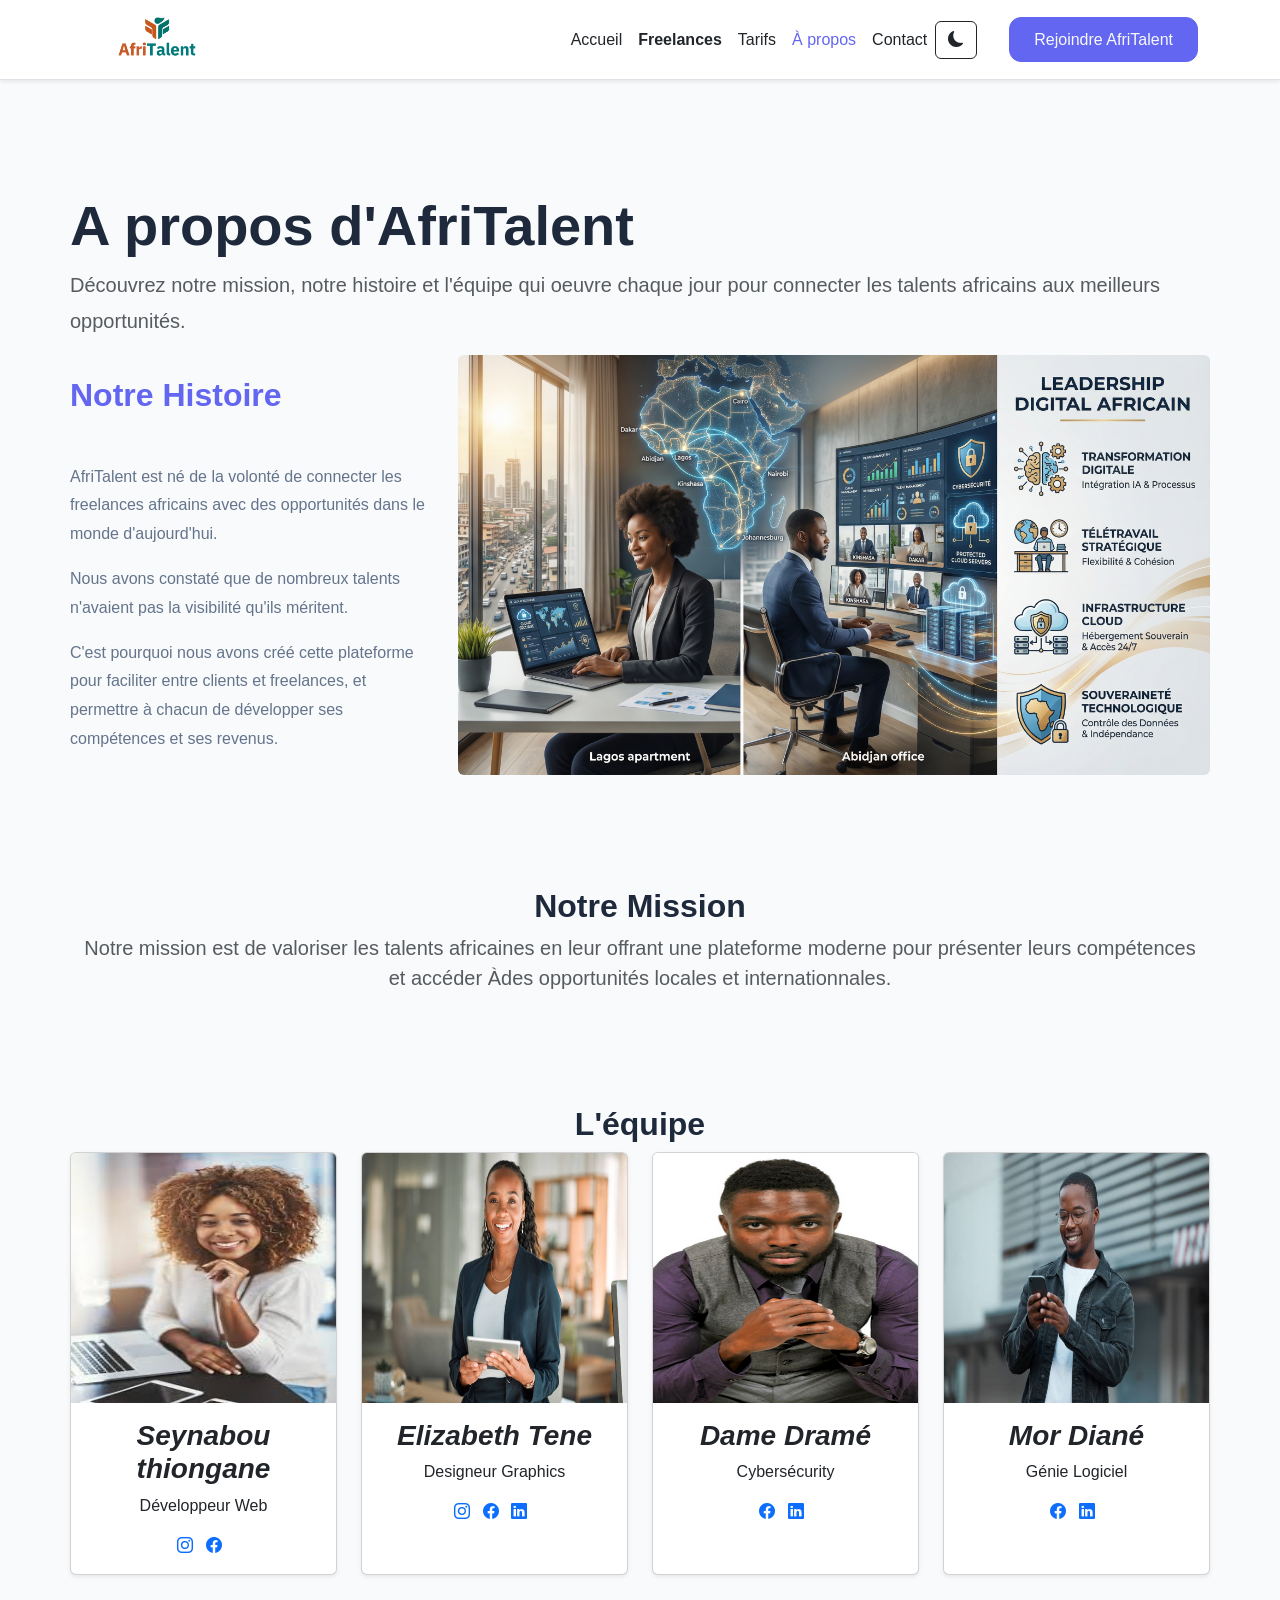
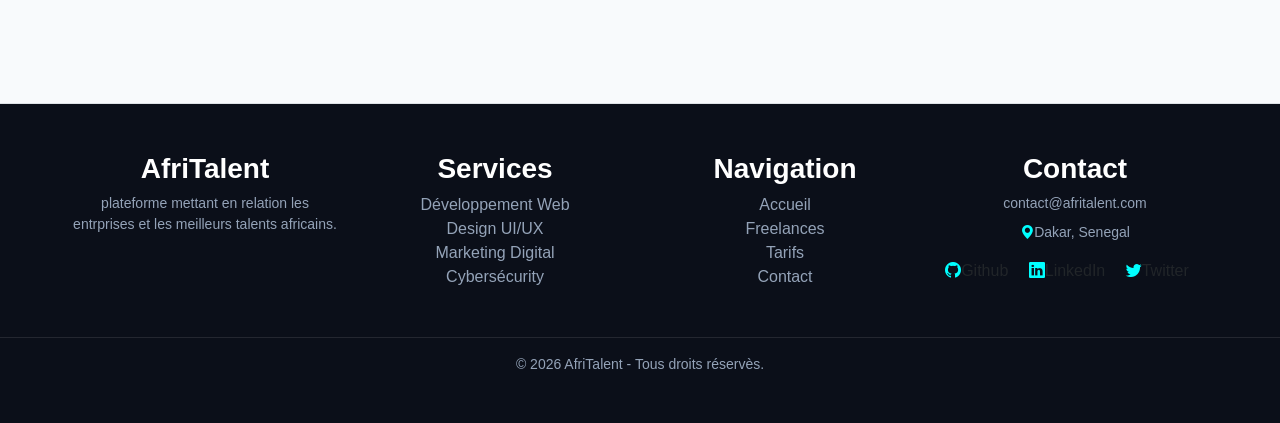
==== commit 290bb093: "Finalisation : corrections responsive, optimisation du code et commentaires" ====
--- a/about.html
+++ b/about.html
@@ -6,12 +6,12 @@
     <title>AfriTalent — about</title>
     <!-- Bootstrap 5 via CDN : feuille de style -->
     <link href="https://cdn.jsdelivr.net/npm/bootstrap@5.3.0/dist/css/bootstrap.min.css" rel="stylesheet">
-    <link rel="stylesheet"href="https://cdn.jsdelivr.net/npm/bootstrap-icons@1.13.1/font/bootstrap-icons.min.css">
+    <link rel="stylesheet" href="https://cdn.jsdelivr.net/npm/bootstrap-icons@1.13.1/font/bootstrap-icons.min.css">
     <!-- Votre feuille de style personnelle -->
     <link rel="stylesheet" href="css/style.css">
 </head>
 <body>
-    <!-- Le contenu de la page sera ajoute ici -->
+    <!-- Navbar principale -->
     <!-- Bootstrap 5 via CDN : script JavaScript -->
         <nav class="navbar navbar-expand-lg navbar-light bg-white border-bottom shadow-sm fixed-top" id="mainNavbar">
         <div class="container flex-wrap">
@@ -46,8 +46,7 @@
             </div>
         </div>
     </nav>
-
-    <section class="about-section container my-5">
+    <section class="about-section container my-5 fade-section">
         <h1 class="display-4 fw-bold"> A propos d'AfriTalent</h1>
         <p class="lead text-muted">
             Découvrez notre mission, notre histoire et l'équipe qui oeuvre chaque jour pour connecter les talents
@@ -65,21 +64,21 @@
             </div>
         </div>
     </section>
-    <section class="mission container my-5 text-center">
+    <section class="mission container my-5 text-center fade-section">
         <h2>Notre Mission</h2>
         <p class="lead text-muted">
             Notre mission est de valoriser les talents africaines en leur offrant
             une plateforme moderne pour présenter leurs compétences et accéder Àdes opportunités locales et internationnales.
         </p>
     </section>
-    <section class="team-section container my-5">
+    <section class="team-section container my-5 fade-section">
         <h2 class="text-center">L'équipe</h2>
         <div class="row g-4 align-items-stretch">
             <div class="col-md-3">
                 <div class="card text-center shadow-sm h-100">
                     <img src="images/image1.jfif" class="card-img-top" alt="profil.1">
                     <div class="card-body">
-                        <h5 class="card-title"><i>Seynabou thiongane</i></h5>
+                        <h3 class="card-title"><i>Seynabou thiongane</i></h3>
                         <p class="card-text">Développeur Web</p>
                         <a href="#" class="me-2"><i class="bi bi-instagram"></i></a>
                         <a href="#" class="me-2"><i class="bi bi-facebook"></i></a>
@@ -90,7 +89,7 @@
                 <div class="card text-center shadow-sm h-100">
                     <img src="images/img2.jpg" class="card-img-top" alt="profil.2">
                     <div class="card-body">
-                        <h5 class="card-title"><i>Elizabeth Tene</i></h5>
+                        <h3 class="card-title"><i>Elizabeth Tene</i></h3>
                         <p class="card-text">Designeur Graphics</p>
                         <a href="#" class="me-2"><i class="bi bi-instagram"></i></a>
                         <a href="#" class="me-2"><i class="bi bi-facebook"></i></a>
@@ -102,7 +101,7 @@
                 <div class="card text-center shadow-sm h-100">
                     <img src="images/image3.jpg" class="card-img-top" alt="profil.3">
                     <div class="card-body">
-                        <h5 class="card-title"><i>Dame Dramé</i></h5>
+                        <h3 class="card-title"><i>Dame Dramé</i></h3>
                         <p class="card-text">Cybersécurity</p>
                         <a href="#" class="me-2"><i class="bi bi-facebook"></i></a>
                         <a href="#" class="me-2"><i class="bi bi-linkedin"></i></a>
@@ -113,7 +112,7 @@
                 <div class="card text-center shadow-sm h-100">
                     <img src="images/img4.jpg" class="card-img-top" alt="profil.4">
                     <div class="card-body">
-                        <h5 class="card-title"><i>Mor Diané</i></h5>
+                        <h3 class="card-title"><i>Mor Diané</i></h3>
                         <p class="card-text">Génie Logiciel</p>
                         <a href="#" class="me-2"><i class="bi bi-facebook"></i></a>
                         <a href="#" class="me-2"><i class="bi bi-linkedin"></i></a>
@@ -126,12 +125,12 @@
         <div class="footer-container">
             <div class="row">
                 <div class="col-md-6 col-lg-3 mb-4 mb-md-0 text-md-center">
-                    <h5 class="fw-bold">AfriTalent</h5>
+                    <h3 class="fw-bold">AfriTalent</h3>
                     <p class="text-muted small">
                         plateforme mettant en relation les entrprises et les meilleurs talents africains.</p><br>
                 </div>
                 <div class="col-md-6 col-lg-3 mb-4 mb-md-0 text-md-center">
-                    <h5 class="fw-bold">Services</h5>
+                    <h3 class="fw-bold">Services</h3>
                     <ul class="list-unstyled">
                         <li><a href="#" class="text-decoration-none text-muted">Développement Web</a></li>
                         <li><a href="#" class="text-decoration-none text-muted">Design UI/UX</a></li>
@@ -140,7 +139,7 @@
                     </ul>
                 </div>
                 <div class="col-md-6 col-lg-3 mb-4 mb-md-0 text-md-center footer-column">
-                    <h5 class="fw-bold">Navigation</h5>
+                    <h3 class="fw-bold">Navigation</h3>
                     <ul class="list-unstyled">
                         <li><a href="#" class="text-decoration-none text-muted">Accueil</a></li>
                         <li><a href="#" class="text-decoration-none text-muted">Freelances</a></li>
@@ -149,7 +148,7 @@
                     </ul>
                 </div>
                 <div class="col-md-6 col-lg-3 mb-4 mb-md-0 text-md-center">
-                    <h5 class="fw-bold">Contact</h5>
+                    <h3 class="fw-bold">Contact</h3>
                     <p class="text-muted small mb-2">
                         <i class="bi bi-enveloppe-fill"></i>contact@afritalent.com
                     </p>
--- a/css/style.css
+++ b/css/style.css
@@ -323,6 +323,11 @@
     font-weight: 700;
     box-shadow: #f5f3ff;
 }
+.chiffres h3 {
+    font-size: 2.5rem;
+    font-weight: 700;
+    color: var(--primary-color);
+}
 /*Temoignages*/
 #temoignages .blockquote{
     background-color: var(--bg-card);
@@ -644,9 +649,6 @@
     background-color: rgba(33, 37, 41, 0.95) !important;
     box-shadow: 0 8px 25px rgba(0, 0, 0, 0.35) !important;
 }
-.dark-mode #navMenu {
-    background-color: #ddd !important;
-}
 /* Boutton retour en haut */
 #backToTop {
     position: fixed;
@@ -671,4 +673,15 @@
 .navbar-scrolled .nav-link{
     font-size: 0.95rem;
     font-weight: 600;
+}
+
+/* fade-section */
+.fade-section {
+    opacity: 0;
+    transform: translateY(30px);
+    transition: all 0.8s ease;
+}
+.fade-section.show{
+    opacity: 1;
+    transform: translate(0);
 }
